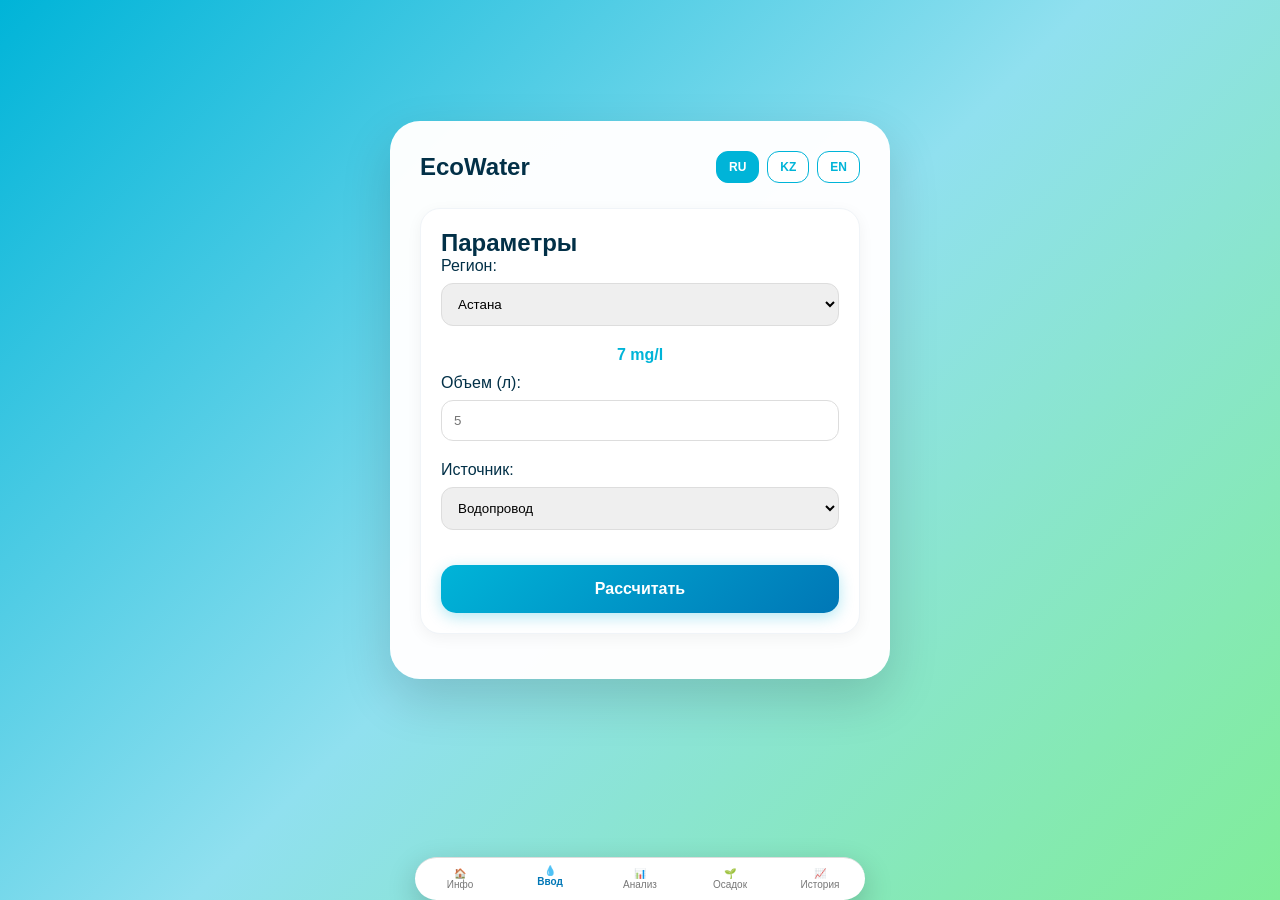
==== screen2.html @ 664e5698 "Add files via upload" ====
<!DOCTYPE html>
<html lang="ru">
<head>
    <meta charset="UTF-8">
    <meta name="viewport" content="width=device-width, initial-scale=1.0">
    <title>EcoWater - Ввод</title>
    <link rel="stylesheet" href="style2.css">
</head>
<body>
    <div class="container">
        <div class="header">
            <h2 id="ui-app-name">EcoWater</h2>
            <div class="language-switch">
                <button class="lang-btn" id="l-ru" onclick="setLang('ru')">RU</button>
                <button class="lang-btn" id="l-kz" onclick="setLang('kz')">KZ</button>
                <button class="lang-btn" id="l-en" onclick="setLang('en')">EN</button>
            </div>
        </div>

        <div class="card">
            <h2 id="ui-page-title">Параметры</h2>
            <label id="ui-label-reg">Регион:</label>
            <select id="reg-select" onchange="updateInfo()">
                <option value="astana">Астана</option>
                <option value="almaty">Алматы</option>
                <option value="shymkent">Шымкент</option>
                <option value="akmola">Акмолинская</option>
                <option value="aktobe">Актюбинская</option>
                <option value="atyrau">Атырауская</option>
                <option value="vko">ВКО</option>
                <option value="zhambyl">Жамбылская</option>
                <option value="zko">ЗКО</option>
                <option value="karaganda">Карагандинская</option>
                <option value="kostanay">Костанайская</option>
                <option value="kyzylorda">Кызылординская</option>
                <option value="mangistau">Мангистауская</option>
                <option value="pavlodar">Павлодарская</option>
                <option value="sko">СКО</option>
                <option value="turkestan">Туркестанская</option>
                <option value="ulytau">Улытауская</option>
            </select>

            <p id="h-status" style="text-align:center; color:#00b4d8; font-weight:bold; margin:10px 0;"></p>

            <label id="ui-label-vol">Объем (литры):</label>
            <input type="number" id="vol-input" placeholder="5">

            <label id="ui-label-src">Источник:</label>
            <select id="src-select">
                <option value="tap" id="opt-tap">Водопровод</option>
                <option value="well" id="opt-well">Скважина</option>
                <option value="pit" id="opt-pit">Колодец</option>
            </select>

            <button class="nav-btn" onclick="calculateAll()" id="ui-btn-calc" style="margin-top:15px;">Рассчитать</button>

            <div id="result-summary" style="display:none; margin-top:15px; border-top:1px solid #eee; padding-top:10px;">
                <div class="metric-card"><span id="ui-res-g">Реагент:</span> <b><span id="res-g">0</span> г</b></div>
                <div class="metric-card"><span id="ui-res-t">Время:</span> <b><span id="res-t">0</span> мин</b></div>
                <div class="metric-card"><span id="ui-res-p">Осадок:</span> <b><span id="res-p">0</span> г</b></div>
            </div>
        </div>
    </div>

    <nav class="nav-bar">
        <a href="index.html" class="nav-item">🏠<br><span>Инфо</span></a>
        <a href="screen2.html" class="nav-item active">💧<br><span id="n1">Ввод</span></a>
        <a href="screen3.html" class="nav-item">📊<br><span id="n2">Анализ</span></a>
        <a href="screen4.html" class="nav-item">🌱<br><span id="n3">Осадок</span></a>
        <a href="screen5.html" class="nav-item">📈<br><span id="n4">История</span></a>
    </nav>

    <script>
        const waterData = { astana:7, almaty:4.2, shymkent:8.5, akmola:6.5, aktobe:8.2, atyrau:10.5, vko:4, zhambyl:7.2, zko:9, karaganda:7.5, kostanay:8, kyzylorda:9.5, mangistau:11.5, pavlodar:6, sko:7.8, turkestan:8.8, ulytau:8.2 };
        const translations = {
            ru: { page:"Параметры", reg:"Регион:", vol:"Объем (л):", src:"Источник:", btn:"Рассчитать", r1:"Реагент:", r2:"Время:", r3:"Осадок:", n1:"Ввод", n2:"Анализ", n3:"Осадок", n4:"История", tap:"Водопровод", well:"Скважина", pit:"Колодец" },
            kz: { page:"Параметрлер", reg:"Аймақ:", vol:"Көлемі (л):", src:"Көзі:", btn:"Есептеу", r1:"Реагент:", r2:"Уақыт:", r3:"Тұнба:", n1:"Енгізу", n2:"Талдау", n3:"Тұнба", n4:"Тарих", tap:"Құбыр", well:"Ұңғыма", pit:"Құдық" },
            en: { page:"Parameters", reg:"Region:", vol:"Volume (L):", src:"Source:", btn:"Calculate", r1:"Reagent:", r2:"Time:", r3:"Residue:", n1:"Input", n2:"Analysis", n3:"Residue", n4:"History", tap:"Tap", well:"Borehole", pit:"Well" }
        };

        function setLang(l) {
            localStorage.setItem('appLang', l);
            const t = translations[l];
            document.getElementById('ui-page-title').innerText = t.page;
            document.getElementById('ui-label-reg').innerText = t.reg;
            document.getElementById('ui-label-vol').innerText = t.vol;
            document.getElementById('ui-label-src').innerText = t.src;
            document.getElementById('ui-btn-calc').innerText = t.btn;
            document.getElementById('ui-res-g').innerText = t.r1;
            document.getElementById('ui-res-t').innerText = t.r2;
            document.getElementById('ui-res-p').innerText = t.r3;
            document.getElementById('opt-tap').text = t.tap;
            document.getElementById('opt-well').text = t.well;
            document.getElementById('opt-pit').text = t.pit;
            document.getElementById('n1').innerText = t.n1; document.getElementById('n2').innerText = t.n2;
            document.getElementById('n3').innerText = t.n3; document.getElementById('n4').innerText = t.n4;
            document.querySelectorAll('.lang-btn').forEach(b => b.classList.toggle('active', b.id === 'l-'+l));
            updateInfo();
        }

        function updateInfo() {
            const h = waterData[document.getElementById('reg-select').value];
            document.getElementById('h-status').innerText = h + " mg/l";
        }

        function calculateAll() {
            const reg = document.getElementById('reg-select').value;
            const h = waterData[reg];
            const vol = parseFloat(document.getElementById('vol-input').value) || 0;
            if(vol <= 0) return alert("Введите объем!");

            const g = ((h - 2) * vol * 0.2).toFixed(1);
            const t = Math.round(15 + vol * 1.2);
            const p = (g * 0.85).toFixed(1);
            const ph_b = (7.2 + (h/20)).toFixed(1);

            document.getElementById('res-g').innerText = g;
            document.getElementById('res-t').innerText = t;
            document.getElementById('res-p').innerText = p;
            document.getElementById('result-summary').style.display = 'block';

            const session = { h: h, vol: vol, g: g, t: t, p: p, ph: ph_b, reg: reg.toUpperCase(), date: new Date().toLocaleDateString() };
            localStorage.setItem('waterSession', JSON.stringify(session));
            let hist = JSON.parse(localStorage.getItem('waterHistory')) || [];
            hist.push(session);
            localStorage.setItem('waterHistory', JSON.stringify(hist));
        }
        window.onload = () => setLang(localStorage.getItem('appLang') || 'ru');
    </script>
</body>
</html>
---- style2.css ----
/* ================= ФИНАЛЬНЫЙ СТИЛЬ WATERFIX ================= */
* {
    margin: 0;
    padding: 0;
    box-sizing: border-box;
    font-family: 'Segoe UI', Tahoma, sans-serif;
}

body {
    min-height: 100vh;
    background: linear-gradient(135deg, #00b4d8, #90e0ef, #80ed99);
    background-attachment: fixed;
    display: flex;
    justify-content: center; /* Центрирует контейнер по горизонтали на ПК */
    align-items: center;    /* Центрирует контейнер по вертикали на ПК */
    padding: 20px 20px 120px; /* Отступ снизу для навигации */
    color: #023047;
}

/* ГЛАВНЫЙ КОНТЕЙНЕР - ТЕПЕРЬ ОН БУДЕТ ПОСЕРЕДИНЕ */
.container {
    width: 100%;
    max-width: 500px; /* Максимальная ширина, как у телефона */
    background: rgba(255, 255, 255, 0.98);
    border-radius: 30px;
    padding: 30px;
    box-shadow: 0 20px 50px rgba(0,0,0,0.15);
    margin: auto; /* Самая важная строчка для центрирования! */
    display: flex;
    flex-direction: column;
    animation: fadeIn 0.8s ease-out;
}

@keyframes fadeIn {
    from { opacity: 0; transform: translateY(20px); }
    to { opacity: 1; transform: translateY(0); }
}

/* ШАПКА И КНОПКИ ЯЗЫКОВ */
.header {
    display: flex;
    justify-content: space-between;
    align-items: center;
    margin-bottom: 25px;
}

.language-switch {
    display: flex;
    gap: 8px;
}

.lang-btn {
    padding: 8px 12px;
    border: 1px solid #00b4d8;
    border-radius: 12px;
    background: white;
    color: #00b4d8;
    font-weight: bold;
    cursor: pointer;
    transition: 0.3s;
    font-size: 12px;
}

.lang-btn.active, .lang-btn:hover {
    background: #00b4d8;
    color: white;
}

/* КАРТОЧКИ (для истории и советов) */
.card, .history-card, .cat-card, .chart-card {
    background: white;
    padding: 20px;
    border-radius: 20px;
    margin-bottom: 15px;
    box-shadow: 0 4px 15px rgba(0,0,0,0.05);
    transition: all 0.3s cubic-bezier(0.175, 0.885, 0.32, 1.275);
    border: 1px solid #f0f4f8;
}

.card:hover, .history-card:hover, .cat-card:hover {
    transform: translateY(-5px);
    box-shadow: 0 10px 20px rgba(0, 119, 182, 0.15);
    border-color: #00b4d8;
}

/* СПЕЦИАЛЬНЫЕ БЛОКИ ДЛЯ 4 СТРАНИЦЫ */
.category-grid {
    display: grid;
    grid-template-columns: 1fr 1fr;
    gap: 12px;
}

.cat-icon { font-size: 24px; margin-bottom: 5px; display: block; }

/* НИЖНЯЯ НАВИГАЦИЯ (NavBar) */
.nav-bar {
    position: fixed;
    bottom: 20px;
    left: 50%;
    transform: translateX(-50%);
    width: 90%;
    max-width: 450px;
    background: white;
    display: flex;
    justify-content: space-around;
    padding: 12px;
    border-radius: 25px;
    box-shadow: 0 10px 30px rgba(0,0,0,0.2);
    z-index: 1000;
}

.nav-item {
    text-decoration: none;
    color: #adb5bd;
    font-size: 11px;
    text-align: center;
    transition: 0.3s;
}

.nav-item.active {
    color: #00b4d8;
    font-weight: bold;
    transform: translateY(-3px);
}

/* КНОПКА ОЧИСТКИ */
.btn-clear {
    width: 100%;
    padding: 12px;
    border: none;
    border-radius: 15px;
    background: #ff4d4d;
    color: white;
    font-weight: bold;
    margin-top: 10px;
    cursor: pointer;
    transition: 0.3s;
}
/* Отступ для селекторов и инпутов, чтобы не прилипали */
select, input {
    width: 100%;
    padding: 12px;
    margin-top: 8px;
    margin-bottom: 20px; /* Создает пространство до следующего заголовка */
    border-radius: 12px;
    border: 1px solid #ddd;
    display: block; /* Гарантирует, что элемент будет на новой строке */
}

/* Красивая кнопка Рассчитать */
.nav-btn {
    width: 100%;
    background: linear-gradient(135.44deg, #00B4D8 0%, #0077B6 100%);
    color: white;
    border: none;
    padding: 15px;
    border-radius: 15px;
    font-size: 16px;
    font-weight: bold;
    cursor: pointer;
    box-shadow: 0 4px 15px rgba(0, 180, 216, 0.3);
    transition: transform 0.2s;
}

.nav-btn:active {
    transform: scale(0.98);
}

.btn-clear:hover { background: #e63946; }

/* ЧАТ BOTPRESS */
#chat-window {
    border-radius: 20px;
    overflow: hidden;
    border: 1px solid #eee;
    margin-top: 15px;
} 
.nav-bar {
    display: flex;
    justify-content: space-around;
    align-items: center;
    position: fixed;
    bottom: 0;
    width: 100%;
    background: white;
    padding: 10px 0;
    border-top: 1px solid #ddd;
    z-index: 1000;
}

.nav-item {
    flex: 1; /* Равномерно распределяет все 5 кнопок */
    text-align: center;
    font-size: 10px; /* Немного уменьшаем текст, чтобы влезло в ряд */
    text-decoration: none;
    color: #777;
}

.nav-item.active {
    color: #0077B6;
    font-weight: bold;
}
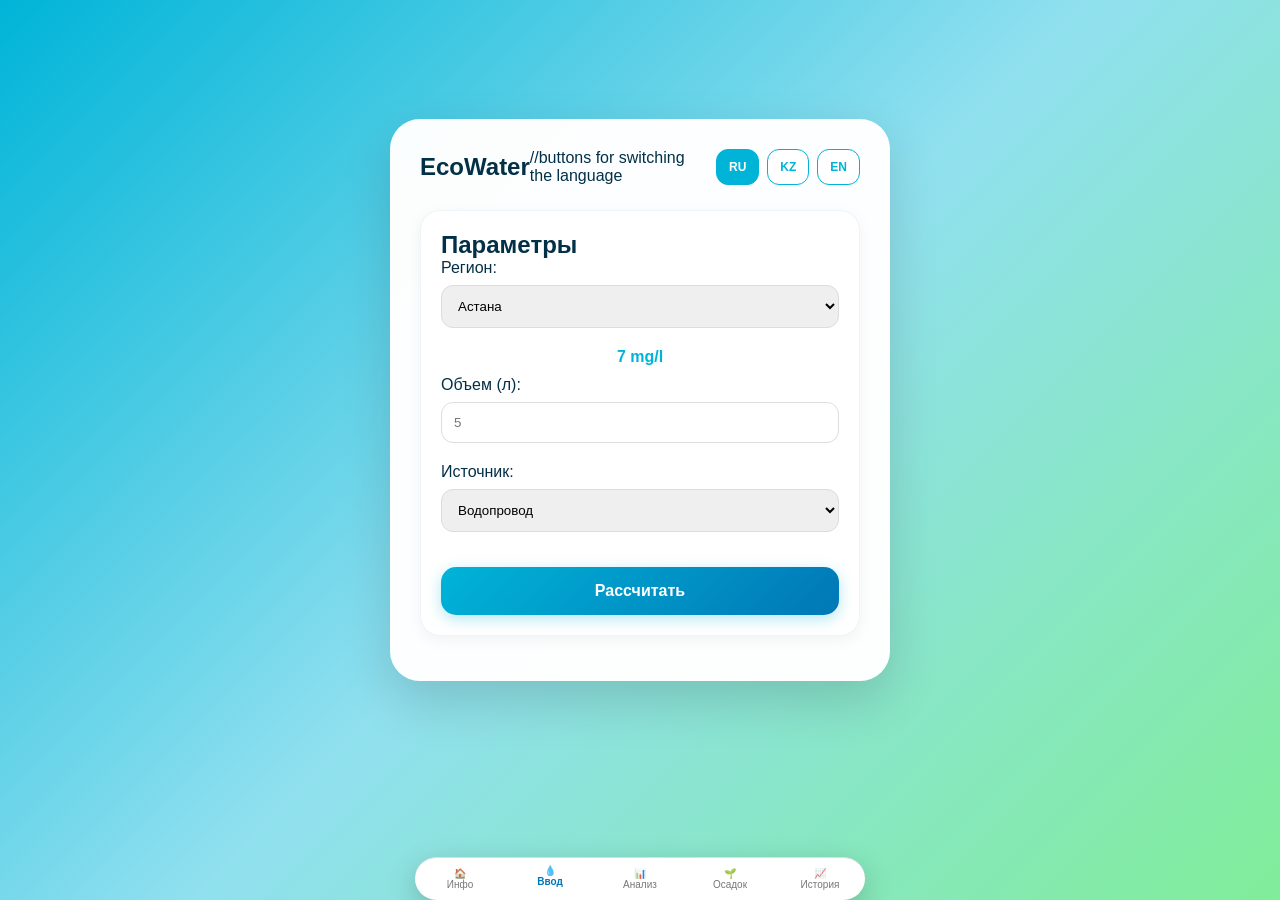
==== commit 44968c47: "Update screen2.html" ====
--- a/screen2.html
+++ b/screen2.html
@@ -10,7 +10,8 @@
     <div class="container">
         <div class="header">
             <h2 id="ui-app-name">EcoWater</h2>
-            <div class="language-switch">
+            <div class="language-switch"> 
+                //buttons for switching the language
                 <button class="lang-btn" id="l-ru" onclick="setLang('ru')">RU</button>
                 <button class="lang-btn" id="l-kz" onclick="setLang('kz')">KZ</button>
                 <button class="lang-btn" id="l-en" onclick="setLang('en')">EN</button>
@@ -20,7 +21,8 @@
         <div class="card">
             <h2 id="ui-page-title">Параметры</h2>
             <label id="ui-label-reg">Регион:</label>
-            <select id="reg-select" onchange="updateInfo()">
+            <select id="reg-select" onchange="updateInfo()"> 
+                //list of regions
                 <option value="astana">Астана</option>
                 <option value="almaty">Алматы</option>
                 <option value="shymkent">Шымкент</option>
@@ -70,17 +72,32 @@
         <a href="screen5.html" class="nav-item">📈<br><span id="n4">История</span></a>
     </nav>
 
-    <script>
+    <script> 
+        /**
+         * DATA REPOSITORY: 
+         * Regional water hardness levels based on geological data for Kazakhstan.
+         * Acts as a static "offline database".
+         */
         const waterData = { astana:7, almaty:4.2, shymkent:8.5, akmola:6.5, aktobe:8.2, atyrau:10.5, vko:4, zhambyl:7.2, zko:9, karaganda:7.5, kostanay:8, kyzylorda:9.5, mangistau:11.5, pavlodar:6, sko:7.8, turkestan:8.8, ulytau:8.2 };
+        /** * LOCALIZATION DICTIONARY: 
+         * Storing UI text fragments for dynamic language switching. 
+         */
         const translations = {
             ru: { page:"Параметры", reg:"Регион:", vol:"Объем (л):", src:"Источник:", btn:"Рассчитать", r1:"Реагент:", r2:"Время:", r3:"Осадок:", n1:"Ввод", n2:"Анализ", n3:"Осадок", n4:"История", tap:"Водопровод", well:"Скважина", pit:"Колодец" },
             kz: { page:"Параметрлер", reg:"Аймақ:", vol:"Көлемі (л):", src:"Көзі:", btn:"Есептеу", r1:"Реагент:", r2:"Уақыт:", r3:"Тұнба:", n1:"Енгізу", n2:"Талдау", n3:"Тұнба", n4:"Тарих", tap:"Құбыр", well:"Ұңғыма", pit:"Құдық" },
             en: { page:"Parameters", reg:"Region:", vol:"Volume (L):", src:"Source:", btn:"Calculate", r1:"Reagent:", r2:"Time:", r3:"Residue:", n1:"Input", n2:"Analysis", n3:"Residue", n4:"History", tap:"Tap", well:"Borehole", pit:"Well" }
-        };
+        }; 
+        /**
+         * FUNCTION: setLang
+         * Updates all text nodes based on chosen language. 
+         * Persists selection to LocalStorage for a consistent user experience.
+         */
 
         function setLang(l) {
             localStorage.setItem('appLang', l);
-            const t = translations[l];
+            const t = translations[l]; 
+            
+            // Updating UI text content
             document.getElementById('ui-page-title').innerText = t.page;
             document.getElementById('ui-label-reg').innerText = t.reg;
             document.getElementById('ui-label-vol').innerText = t.vol;
@@ -94,38 +111,51 @@
             document.getElementById('opt-pit').text = t.pit;
             document.getElementById('n1').innerText = t.n1; document.getElementById('n2').innerText = t.n2;
             document.getElementById('n3').innerText = t.n3; document.getElementById('n4').innerText = t.n4;
+            // Visual feedback: highlights the active language button
             document.querySelectorAll('.lang-btn').forEach(b => b.classList.toggle('active', b.id === 'l-'+l));
             updateInfo();
         }
-
+        // FUNCTION: Displays specific hardness of the selected region.
         function updateInfo() {
             const h = waterData[document.getElementById('reg-select').value];
             document.getElementById('h-status').innerText = h + " mg/l";
-        }
-
+        } 
+        /**
+         * CORE LOGIC: calculateAll
+         * Main algorithm for water softening calculations.
+         * Processes user input and regional data using technical formulas.
+         */
         function calculateAll() {
             const reg = document.getElementById('reg-select').value;
             const h = waterData[reg];
-            const vol = parseFloat(document.getElementById('vol-input').value) || 0;
+            const vol = parseFloat(document.getElementById('vol-input').value) || 0; 
+            // Simple data validation
             if(vol <= 0) return alert("Введите объем!");
+            // TECHNICAL FORMULAS:
+            const g = ((h - 2) * vol * 0.2).toFixed(1); // Reagent dose
+            const t = Math.round(15 + vol * 1.2);       // Est. filtration time
+            const p = (g * 0.85).toFixed(1);            // Est. residue volume
+            const ph_b = (7.2 + (h/20)).toFixed(1);     // Est. pH balance
 
-            const g = ((h - 2) * vol * 0.2).toFixed(1);
-            const t = Math.round(15 + vol * 1.2);
-            const p = (g * 0.85).toFixed(1);
-            const ph_b = (7.2 + (h/20)).toFixed(1);
-
+            // Updating the UI with results
             document.getElementById('res-g').innerText = g;
             document.getElementById('res-t').innerText = t;
             document.getElementById('res-p').innerText = p;
             document.getElementById('result-summary').style.display = 'block';
-
+            /**
+             * PERSISTENCE LAYER: 
+             * Saving session data for the "History & Trends" and "Analysis" pages.
+             * We use LocalStorage to ensure data is kept even if the browser closes.
+             */
             const session = { h: h, vol: vol, g: g, t: t, p: p, ph: ph_b, reg: reg.toUpperCase(), date: new Date().toLocaleDateString() };
             localStorage.setItem('waterSession', JSON.stringify(session));
+            // Appending current session to global history array
             let hist = JSON.parse(localStorage.getItem('waterHistory')) || [];
             hist.push(session);
             localStorage.setItem('waterHistory', JSON.stringify(hist));
-        }
+        } 
+        // INITIALIZATION: Syncs with user's previous language choice on page load.
         window.onload = () => setLang(localStorage.getItem('appLang') || 'ru');
     </script>
 </body>
-</html>+</html>
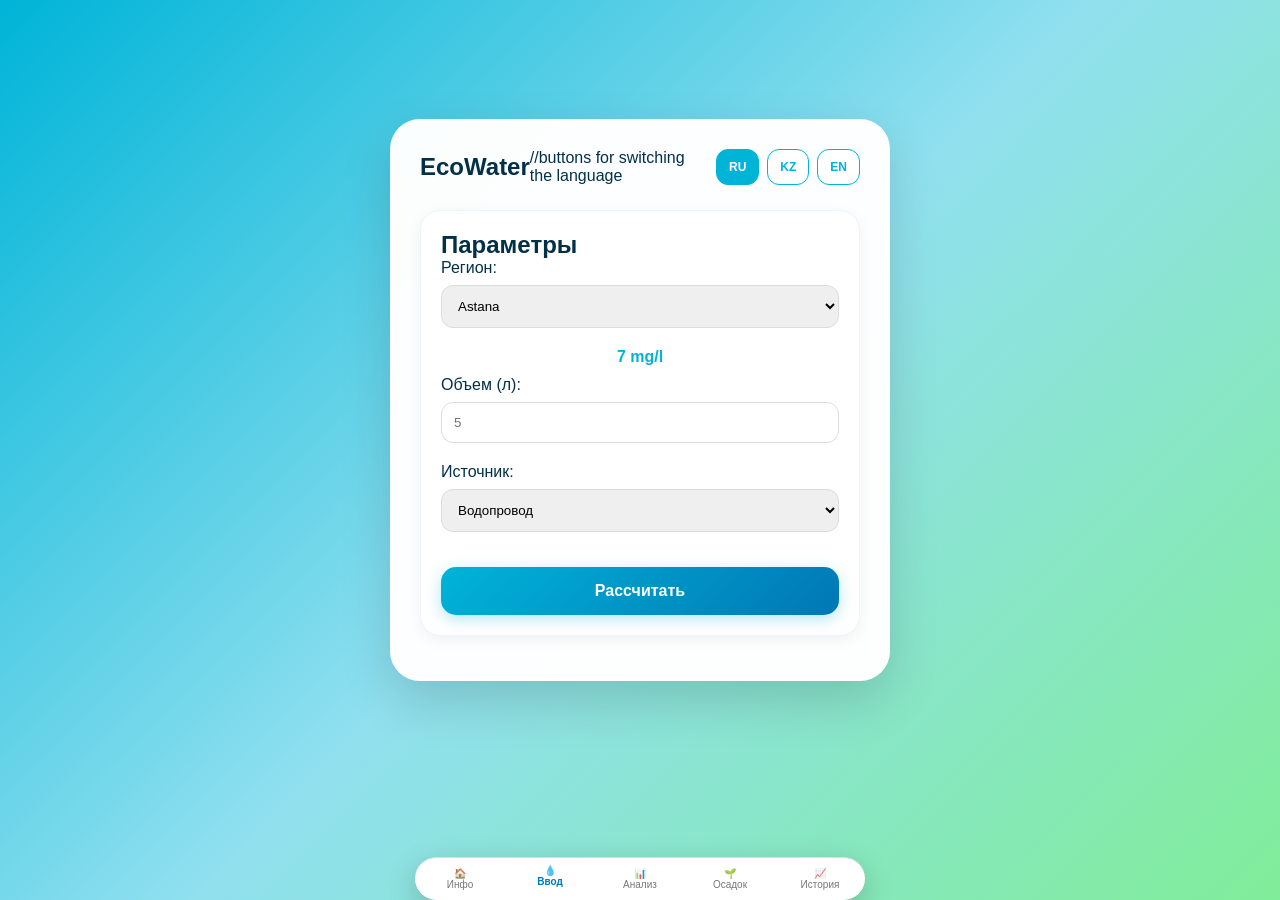
==== commit fc803b64: "Update screen2.html" ====
--- a/screen2.html
+++ b/screen2.html
@@ -23,23 +23,23 @@
             <label id="ui-label-reg">Регион:</label>
             <select id="reg-select" onchange="updateInfo()"> 
                 //list of regions
-                <option value="astana">Астана</option>
-                <option value="almaty">Алматы</option>
-                <option value="shymkent">Шымкент</option>
-                <option value="akmola">Акмолинская</option>
-                <option value="aktobe">Актюбинская</option>
-                <option value="atyrau">Атырауская</option>
-                <option value="vko">ВКО</option>
-                <option value="zhambyl">Жамбылская</option>
-                <option value="zko">ЗКО</option>
-                <option value="karaganda">Карагандинская</option>
-                <option value="kostanay">Костанайская</option>
-                <option value="kyzylorda">Кызылординская</option>
-                <option value="mangistau">Мангистауская</option>
-                <option value="pavlodar">Павлодарская</option>
-                <option value="sko">СКО</option>
-                <option value="turkestan">Туркестанская</option>
-                <option value="ulytau">Улытауская</option>
+                <option value="astana">Astana</option>
+                <option value="almaty">Almaty</option>
+                <option value="shymkent">Shymkent</option>
+                <option value="akmola">Akmola</option>
+                <option value="aktobe">Aktobe</option>
+                <option value="atyrau">Atyrau</option>
+                <option value="vko">VKO</option>
+                <option value="zhambyl">Zhambyl</option>
+                <option value="zko">ZKO</option>
+                <option value="karaganda">Karaganda</option>
+                <option value="kostanay">Kostanay</option>
+                <option value="kyzylorda">Kyzylorda</option>
+                <option value="mangistau">MAngistau</option>
+                <option value="pavlodar">Pavlodar</option>
+                <option value="sko">SKO</option>
+                <option value="turkestan">Turkestan</option>
+                <option value="ulytau">Ulytau</option>
             </select>
 
             <p id="h-status" style="text-align:center; color:#00b4d8; font-weight:bold; margin:10px 0;"></p>
--- a/style2.css
+++ b/style2.css
@@ -1,23 +1,29 @@
 /* ================= ФИНАЛЬНЫЙ СТИЛЬ WATERFIX ================= */
-* {
+/* GLOBAL RESET: Removes default browser margins and ensures consistent box-sizing 
+   across all elements for predictable layout behavior. */
+*{
     margin: 0;
     padding: 0;
     box-sizing: border-box;
     font-family: 'Segoe UI', Tahoma, sans-serif;
 }
-
+/* BASE STYLING:
+   Implementing a dynamic gradient background to enhance visual appeal.
+   The 'fixed' attachment keeps the background stable during scrolling. */
 body {
     min-height: 100vh;
     background: linear-gradient(135deg, #00b4d8, #90e0ef, #80ed99);
     background-attachment: fixed;
     display: flex;
-    justify-content: center; /* Центрирует контейнер по горизонтали на ПК */
-    align-items: center;    /* Центрирует контейнер по вертикали на ПК */
-    padding: 20px 20px 120px; /* Отступ снизу для навигации */
+    justify-content: center; /* Horizontal centering for Desktop view */
+    align-items: center;  /* Vertical centering for Desktop view */
+    padding: 20px 20px 120px; /* Extra bottom padding to prevent Nav overlap */
     color: #023047;
 }
 
-/* ГЛАВНЫЙ КОНТЕЙНЕР - ТЕПЕРЬ ОН БУДЕТ ПОСЕРЕДИНЕ */
+/* MAIN CONTAINER ARCHITECTURE:
+   Simulates a mobile app interface within a desktop browser.
+   Includes a subtle fadeIn animation for a polished user experience. */
 .container {
     width: 100%;
     max-width: 500px; /* Максимальная ширина, как у телефона */
@@ -30,13 +36,15 @@
     flex-direction: column;
     animation: fadeIn 0.8s ease-out;
 }
-
+/* ANIMATION KEYFRAMES:
+   Smooth entry effect that slides the content upward while fading in. */
 @keyframes fadeIn {
     from { opacity: 0; transform: translateY(20px); }
     to { opacity: 1; transform: translateY(0); }
 }
 
-/* ШАПКА И КНОПКИ ЯЗЫКОВ */
+/* UI HEADER & LANGUAGE CONTROLS:
+   Uses Flexbox for space-between positioning of title and toggles. */
 .header {
     display: flex;
     justify-content: space-between;
@@ -48,7 +56,8 @@
     display: flex;
     gap: 8px;
 }
-
+/* INTERACTIVE BUTTONS:
+   Implements transition effects for smooth color changes on hover/active states. */
 .lang-btn {
     padding: 8px 12px;
     border: 1px solid #00b4d8;
@@ -66,7 +75,9 @@
     color: white;
 }
 
-/* КАРТОЧКИ (для истории и советов) */
+/* COMPONENT CARDS:
+   Modular card design used for data history, tips, and results.
+   Features a 3D-lift effect (transform) on hover for better interactivity. */
 .card, .history-card, .cat-card, .chart-card {
     background: white;
     padding: 20px;
@@ -82,8 +93,8 @@
     box-shadow: 0 10px 20px rgba(0, 119, 182, 0.15);
     border-color: #00b4d8;
 }
-
-/* СПЕЦИАЛЬНЫЕ БЛОКИ ДЛЯ 4 СТРАНИЦЫ */
+/* GRID SYSTEM: 
+   Optimized for 4th page (Tips) to display categories in a 2-column layout. */
 .category-grid {
     display: grid;
     grid-template-columns: 1fr 1fr;
@@ -91,8 +102,9 @@
 }
 
 .cat-icon { font-size: 24px; margin-bottom: 5px; display: block; }
-
-/* НИЖНЯЯ НАВИГАЦИЯ (NavBar) */
+/* FIXED NAVIGATION BAR:
+   Maintains accessibility at the bottom of the screen (Mobile UX standard).
+   Uses 'z-index' to ensure it remains above all other content. */
 .nav-bar {
     position: fixed;
     bottom: 20px;
@@ -123,7 +135,7 @@
     transform: translateY(-3px);
 }
 
-/* КНОПКА ОЧИСТКИ */
+/* DANGER ACTION STYLING: Red color coding for data erasure. */
 .btn-clear {
     width: 100%;
     padding: 12px;
@@ -136,7 +148,7 @@
     cursor: pointer;
     transition: 0.3s;
 }
-/* Отступ для селекторов и инпутов, чтобы не прилипали */
+/* Indentation for selectors and inputs so they don't stick */
 select, input {
     width: 100%;
     padding: 12px;
@@ -147,7 +159,8 @@
     display: block; /* Гарантирует, что элемент будет на новой строке */
 }
 
-/* Красивая кнопка Рассчитать */
+/* CALL-TO-ACTION (CTA) BUTTON:
+   Prominent styling with a linear gradient to guide the user towards primary actions. */
 .nav-btn {
     width: 100%;
     background: linear-gradient(135.44deg, #00B4D8 0%, #0077B6 100%);
@@ -168,7 +181,7 @@
 
 .btn-clear:hover { background: #e63946; }
 
-/* ЧАТ BOTPRESS */
+/*BOTPRESS CHAT */
 #chat-window {
     border-radius: 20px;
     overflow: hidden;
@@ -189,9 +202,9 @@
 }
 
 .nav-item {
-    flex: 1; /* Равномерно распределяет все 5 кнопок */
+    flex: 1; /* Evenly distributes all 5 buttons */
     text-align: center;
-    font-size: 10px; /* Немного уменьшаем текст, чтобы влезло в ряд */
+    font-size: 10px; /* Slightly reduce the text so that it fits in a row */
     text-decoration: none;
     color: #777;
 }
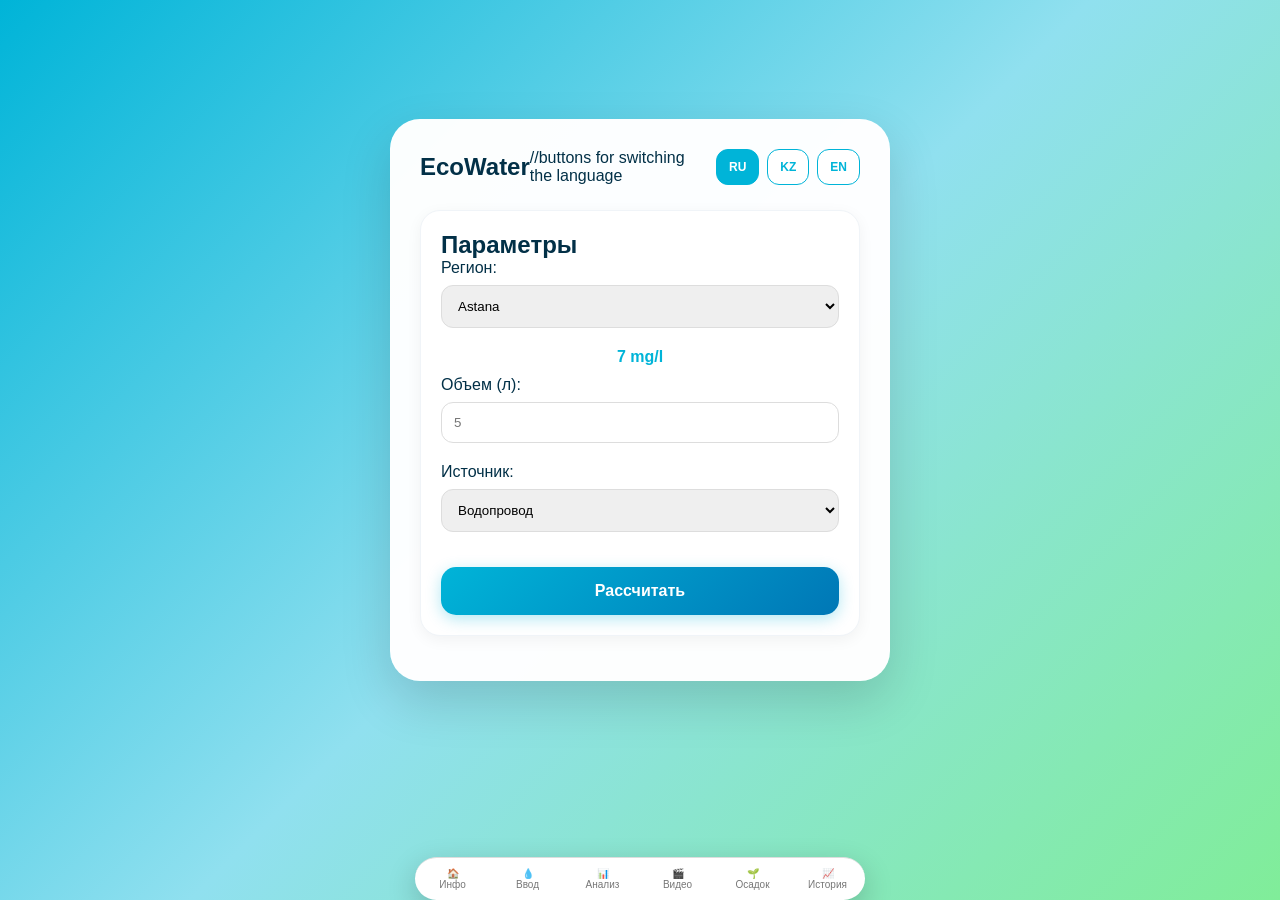
==== commit 1e4199c3: "Update screen2.html" ====
--- a/screen2.html
+++ b/screen2.html
@@ -64,14 +64,14 @@
         </div>
     </div>
 
-    <nav class="nav-bar">
-        <a href="index.html" class="nav-item">🏠<br><span>Инфо</span></a>
-        <a href="screen2.html" class="nav-item active">💧<br><span id="n1">Ввод</span></a>
-        <a href="screen3.html" class="nav-item">📊<br><span id="n2">Анализ</span></a>
-        <a href="screen4.html" class="nav-item">🌱<br><span id="n3">Осадок</span></a>
-        <a href="screen5.html" class="nav-item">📈<br><span id="n4">История</span></a>
-    </nav>
-
+     <nav class="nav-bar">
+    <a href="index.html" class="nav-item">🏠<br><span>Инфо</span></a>
+    <a href="screen2.html" class="nav-item">💧<br><span id="n1">Ввод</span></a>
+    <a href="screen3.html" class="nav-item">📊<br><span id="n2">Анализ</span></a>
+    <a href="screen6.html" class="nav-item">🎬<br><span id="n-inst">Видео</span></a>
+    <a href="screen4.html" class="nav-item">🌱<br><span id="n3">Осадок</span></a>
+    <a href="screen5.html" class="nav-item">📈<br><span id="n4">История</span></a>
+</nav>
     <script> 
         /**
          * DATA REPOSITORY: 
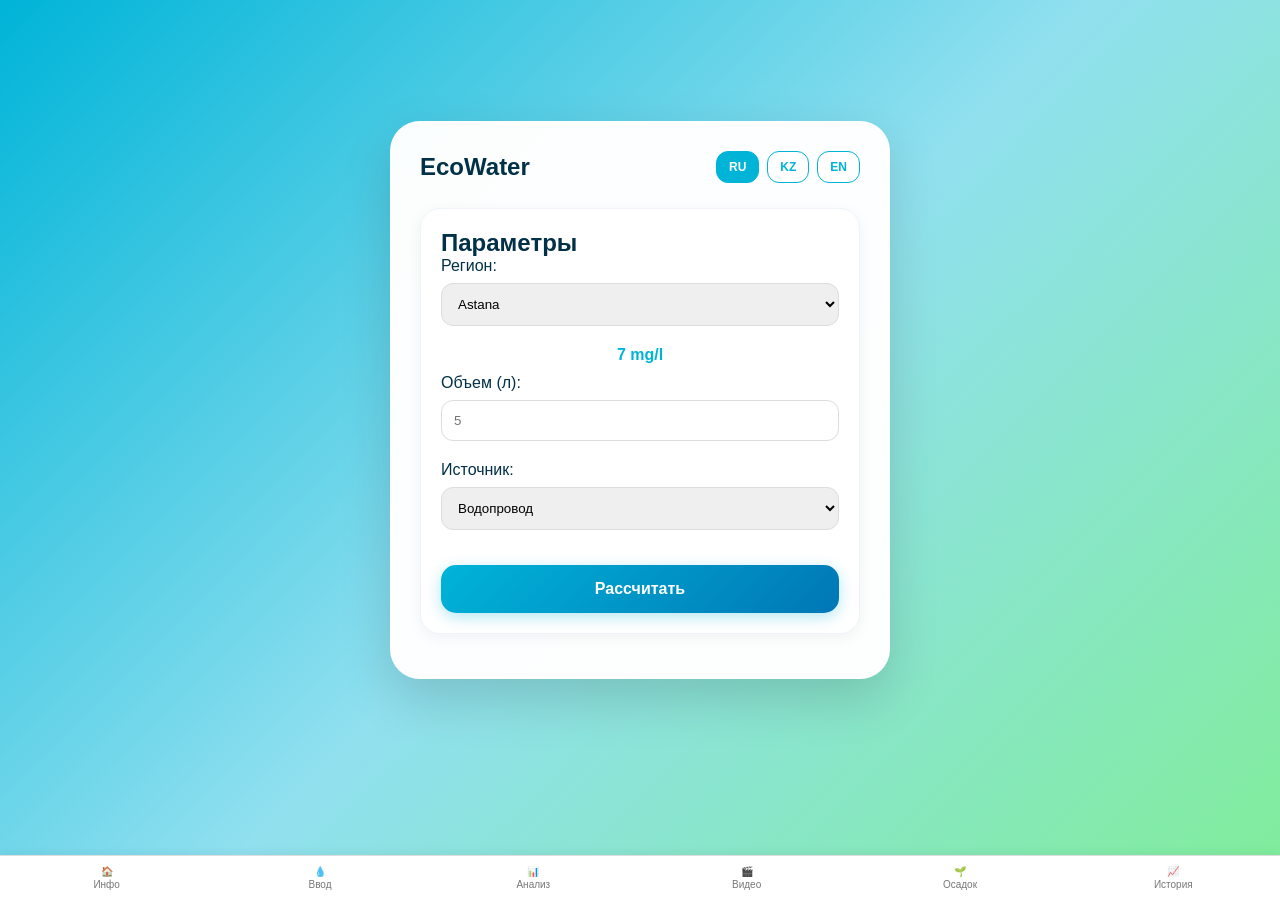
==== commit 3a44237c: "Update screen2.html" ====
--- a/screen2.html
+++ b/screen2.html
@@ -11,7 +11,6 @@
         <div class="header">
             <h2 id="ui-app-name">EcoWater</h2>
             <div class="language-switch"> 
-                //buttons for switching the language
                 <button class="lang-btn" id="l-ru" onclick="setLang('ru')">RU</button>
                 <button class="lang-btn" id="l-kz" onclick="setLang('kz')">KZ</button>
                 <button class="lang-btn" id="l-en" onclick="setLang('en')">EN</button>
--- a/style2.css
+++ b/style2.css
@@ -1,4 +1,3 @@
-/* ================= ФИНАЛЬНЫЙ СТИЛЬ WATERFIX ================= */
 /* GLOBAL RESET: Removes default browser margins and ensures consistent box-sizing 
    across all elements for predictable layout behavior. */
 *{
@@ -105,36 +104,51 @@
 /* FIXED NAVIGATION BAR:
    Maintains accessibility at the bottom of the screen (Mobile UX standard).
    Uses 'z-index' to ensure it remains above all other content. */
+/* --- NAVIGATION BAR ADAPTATION (6 ITEMS) --- */
 .nav-bar {
     position: fixed;
-    bottom: 20px;
-    left: 50%;
-    transform: translateX(-50%);
-    width: 90%;
-    max-width: 450px;
-    background: white;
-    display: flex;
-    justify-content: space-around;
-    padding: 12px;
-    border-radius: 25px;
-    box-shadow: 0 10px 30px rgba(0,0,0,0.2);
+    bottom: 0;
+    left: 0;
+    width: 100%;
+    background: white;
+    display: flex;
+    justify-content: space-between; /* Evenly distributes items */
+    align-items: center;
+    padding: 8px 4px; /* Reduced padding for mobile screens */
+    border-top: 1px solid #eee;
     z-index: 1000;
+    box-shadow: 0 -2px 10px rgba(0,0,0,0.05);
 }
 
 .nav-item {
+    flex: 1; /* Each item takes equal width */
     text-decoration: none;
     color: #adb5bd;
-    font-size: 11px;
+    font-size: 9px; /* Smaller font size to fit 6 items */
     text-align: center;
-    transition: 0.3s;
+    min-width: 0; /* Prevents items from overflowing */
+    word-wrap: break-word; /* Allows text to wrap if it's too long */
+}
+
+.nav-item span {
+    display: block;
+    margin-top: 2px;
+    white-space: nowrap; /* Prevents text from breaking into two lines */
+    overflow: hidden;
+    text-overflow: ellipsis; /* Adds "..." if text is absolutely too long */
 }
 
 .nav-item.active {
     color: #00b4d8;
     font-weight: bold;
-    transform: translateY(-3px);
-}
-
+}
+
+/* Responsive adjustment for very small screens */
+@media (max-width: 360px) {
+    .nav-item {
+        font-size: 8px; /* Even smaller font for tiny devices */
+    }
+}
 /* DANGER ACTION STYLING: Red color coding for data erasure. */
 .btn-clear {
     width: 100%;
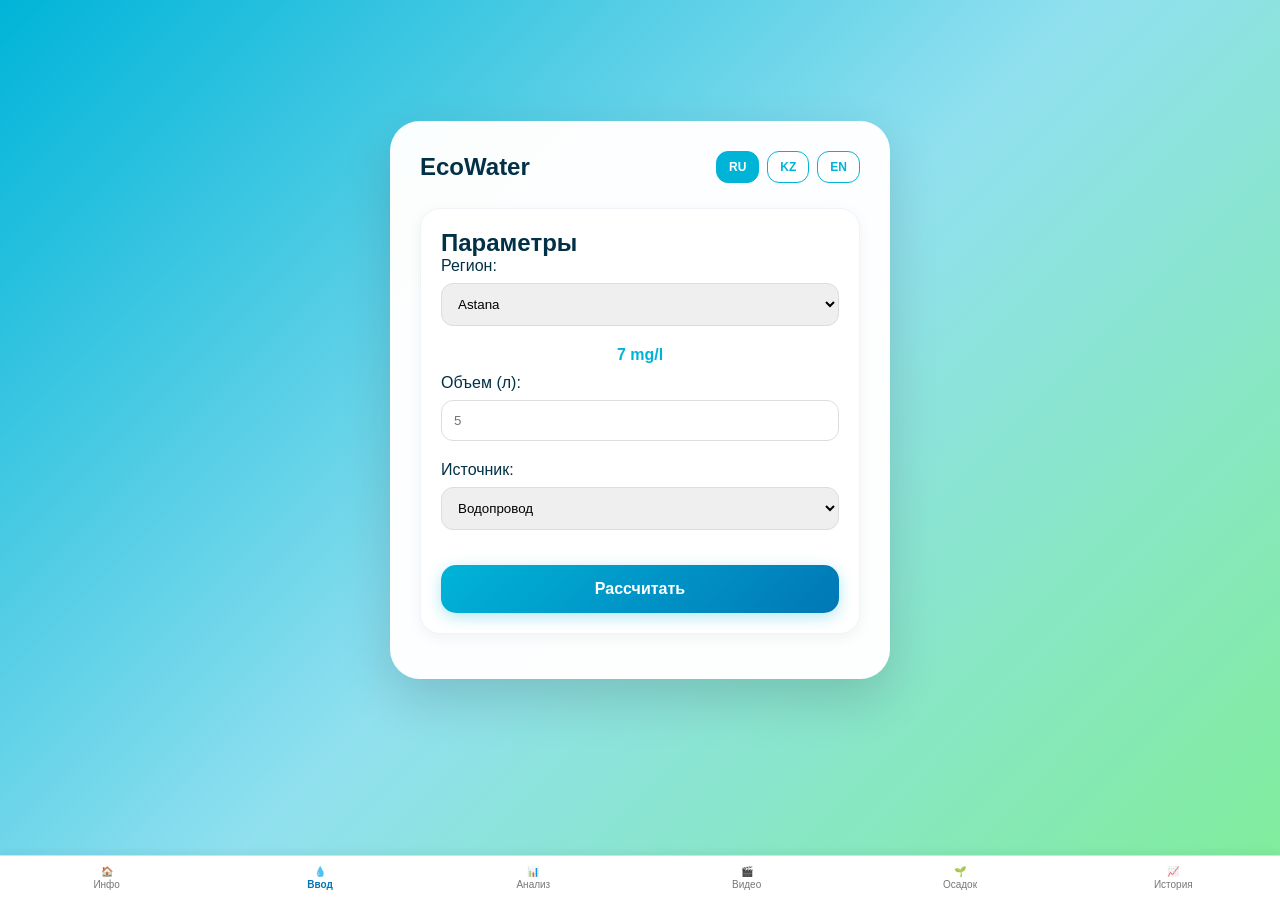
==== commit 7ffcff5f: "Update screen2.html" ====
--- a/screen2.html
+++ b/screen2.html
@@ -21,7 +21,6 @@
             <h2 id="ui-page-title">Параметры</h2>
             <label id="ui-label-reg">Регион:</label>
             <select id="reg-select" onchange="updateInfo()"> 
-                //list of regions
                 <option value="astana">Astana</option>
                 <option value="almaty">Almaty</option>
                 <option value="shymkent">Shymkent</option>
@@ -63,21 +62,22 @@
         </div>
     </div>
 
-     <nav class="nav-bar">
-    <a href="index.html" class="nav-item">🏠<br><span>Инфо</span></a>
-    <a href="screen2.html" class="nav-item">💧<br><span id="n1">Ввод</span></a>
-    <a href="screen3.html" class="nav-item">📊<br><span id="n2">Анализ</span></a>
-    <a href="screen6.html" class="nav-item">🎬<br><span id="n-inst">Видео</span></a>
-    <a href="screen4.html" class="nav-item">🌱<br><span id="n3">Осадок</span></a>
-    <a href="screen5.html" class="nav-item">📈<br><span id="n4">История</span></a>
-</nav>
+    <nav class="nav-bar">
+        <a href="index.html" class="nav-item">🏠<br><span>Инфо</span></a>
+        <a href="screen2.html" class="nav-item active">💧<br><span id="n1">Ввод</span></a>
+        <a href="screen3.html" class="nav-item">📊<br><span id="n2">Анализ</span></a>
+        <a href="instruction.html" class="nav-item">🎬<br><span id="n-inst">Видео</span></a>
+        <a href="screen4.html" class="nav-item">🌱<br><span id="n3">Осадок</span></a>
+        <a href="screen5.html" class="nav-item">📈<br><span id="n4">История</span></a>
+    </nav>
+
     <script> 
         /**
          * DATA REPOSITORY: 
          * Regional water hardness levels based on geological data for Kazakhstan.
-         * Acts as a static "offline database".
          */
         const waterData = { astana:7, almaty:4.2, shymkent:8.5, akmola:6.5, aktobe:8.2, atyrau:10.5, vko:4, zhambyl:7.2, zko:9, karaganda:7.5, kostanay:8, kyzylorda:9.5, mangistau:11.5, pavlodar:6, sko:7.8, turkestan:8.8, ulytau:8.2 };
+
         /** * LOCALIZATION DICTIONARY: 
          * Storing UI text fragments for dynamic language switching. 
          */
@@ -86,17 +86,15 @@
             kz: { page:"Параметрлер", reg:"Аймақ:", vol:"Көлемі (л):", src:"Көзі:", btn:"Есептеу", r1:"Реагент:", r2:"Уақыт:", r3:"Тұнба:", n1:"Енгізу", n2:"Талдау", n3:"Тұнба", n4:"Тарих", tap:"Құбыр", well:"Ұңғыма", pit:"Құдық" },
             en: { page:"Parameters", reg:"Region:", vol:"Volume (L):", src:"Source:", btn:"Calculate", r1:"Reagent:", r2:"Time:", r3:"Residue:", n1:"Input", n2:"Analysis", n3:"Residue", n4:"History", tap:"Tap", well:"Borehole", pit:"Well" }
         }; 
+
         /**
          * FUNCTION: setLang
          * Updates all text nodes based on chosen language. 
-         * Persists selection to LocalStorage for a consistent user experience.
          */
-
         function setLang(l) {
             localStorage.setItem('appLang', l);
             const t = translations[l]; 
             
-            // Updating UI text content
             document.getElementById('ui-page-title').innerText = t.page;
             document.getElementById('ui-label-reg').innerText = t.reg;
             document.getElementById('ui-label-vol').innerText = t.vol;
@@ -108,52 +106,50 @@
             document.getElementById('opt-tap').text = t.tap;
             document.getElementById('opt-well').text = t.well;
             document.getElementById('opt-pit').text = t.pit;
-            document.getElementById('n1').innerText = t.n1; document.getElementById('n2').innerText = t.n2;
-            document.getElementById('n3').innerText = t.n3; document.getElementById('n4').innerText = t.n4;
-            // Visual feedback: highlights the active language button
+            document.getElementById('n1').innerText = t.n1; 
+            document.getElementById('n2').innerText = t.n2;
+            document.getElementById('n3').innerText = t.n3; 
+            document.getElementById('n4').innerText = t.n4;
+
             document.querySelectorAll('.lang-btn').forEach(b => b.classList.toggle('active', b.id === 'l-'+l));
             updateInfo();
         }
+
         // FUNCTION: Displays specific hardness of the selected region.
         function updateInfo() {
             const h = waterData[document.getElementById('reg-select').value];
             document.getElementById('h-status').innerText = h + " mg/l";
         } 
+
         /**
          * CORE LOGIC: calculateAll
          * Main algorithm for water softening calculations.
-         * Processes user input and regional data using technical formulas.
          */
         function calculateAll() {
             const reg = document.getElementById('reg-select').value;
             const h = waterData[reg];
             const vol = parseFloat(document.getElementById('vol-input').value) || 0; 
-            // Simple data validation
+
             if(vol <= 0) return alert("Введите объем!");
-            // TECHNICAL FORMULAS:
-            const g = ((h - 2) * vol * 0.2).toFixed(1); // Reagent dose
-            const t = Math.round(15 + vol * 1.2);       // Est. filtration time
-            const p = (g * 0.85).toFixed(1);            // Est. residue volume
-            const ph_b = (7.2 + (h/20)).toFixed(1);     // Est. pH balance
 
-            // Updating the UI with results
+            const g = ((h - 2) * vol * 0.2).toFixed(1); 
+            const t = Math.round(15 + vol * 1.2);       
+            const p = (g * 0.85).toFixed(1);            
+            const ph_b = (7.2 + (h/20)).toFixed(1);     
+
             document.getElementById('res-g').innerText = g;
             document.getElementById('res-t').innerText = t;
             document.getElementById('res-p').innerText = p;
             document.getElementById('result-summary').style.display = 'block';
-            /**
-             * PERSISTENCE LAYER: 
-             * Saving session data for the "History & Trends" and "Analysis" pages.
-             * We use LocalStorage to ensure data is kept even if the browser closes.
-             */
+
             const session = { h: h, vol: vol, g: g, t: t, p: p, ph: ph_b, reg: reg.toUpperCase(), date: new Date().toLocaleDateString() };
             localStorage.setItem('waterSession', JSON.stringify(session));
-            // Appending current session to global history array
+
             let hist = JSON.parse(localStorage.getItem('waterHistory')) || [];
             hist.push(session);
             localStorage.setItem('waterHistory', JSON.stringify(hist));
         } 
-        // INITIALIZATION: Syncs with user's previous language choice on page load.
+
         window.onload = () => setLang(localStorage.getItem('appLang') || 'ru');
     </script>
 </body>
